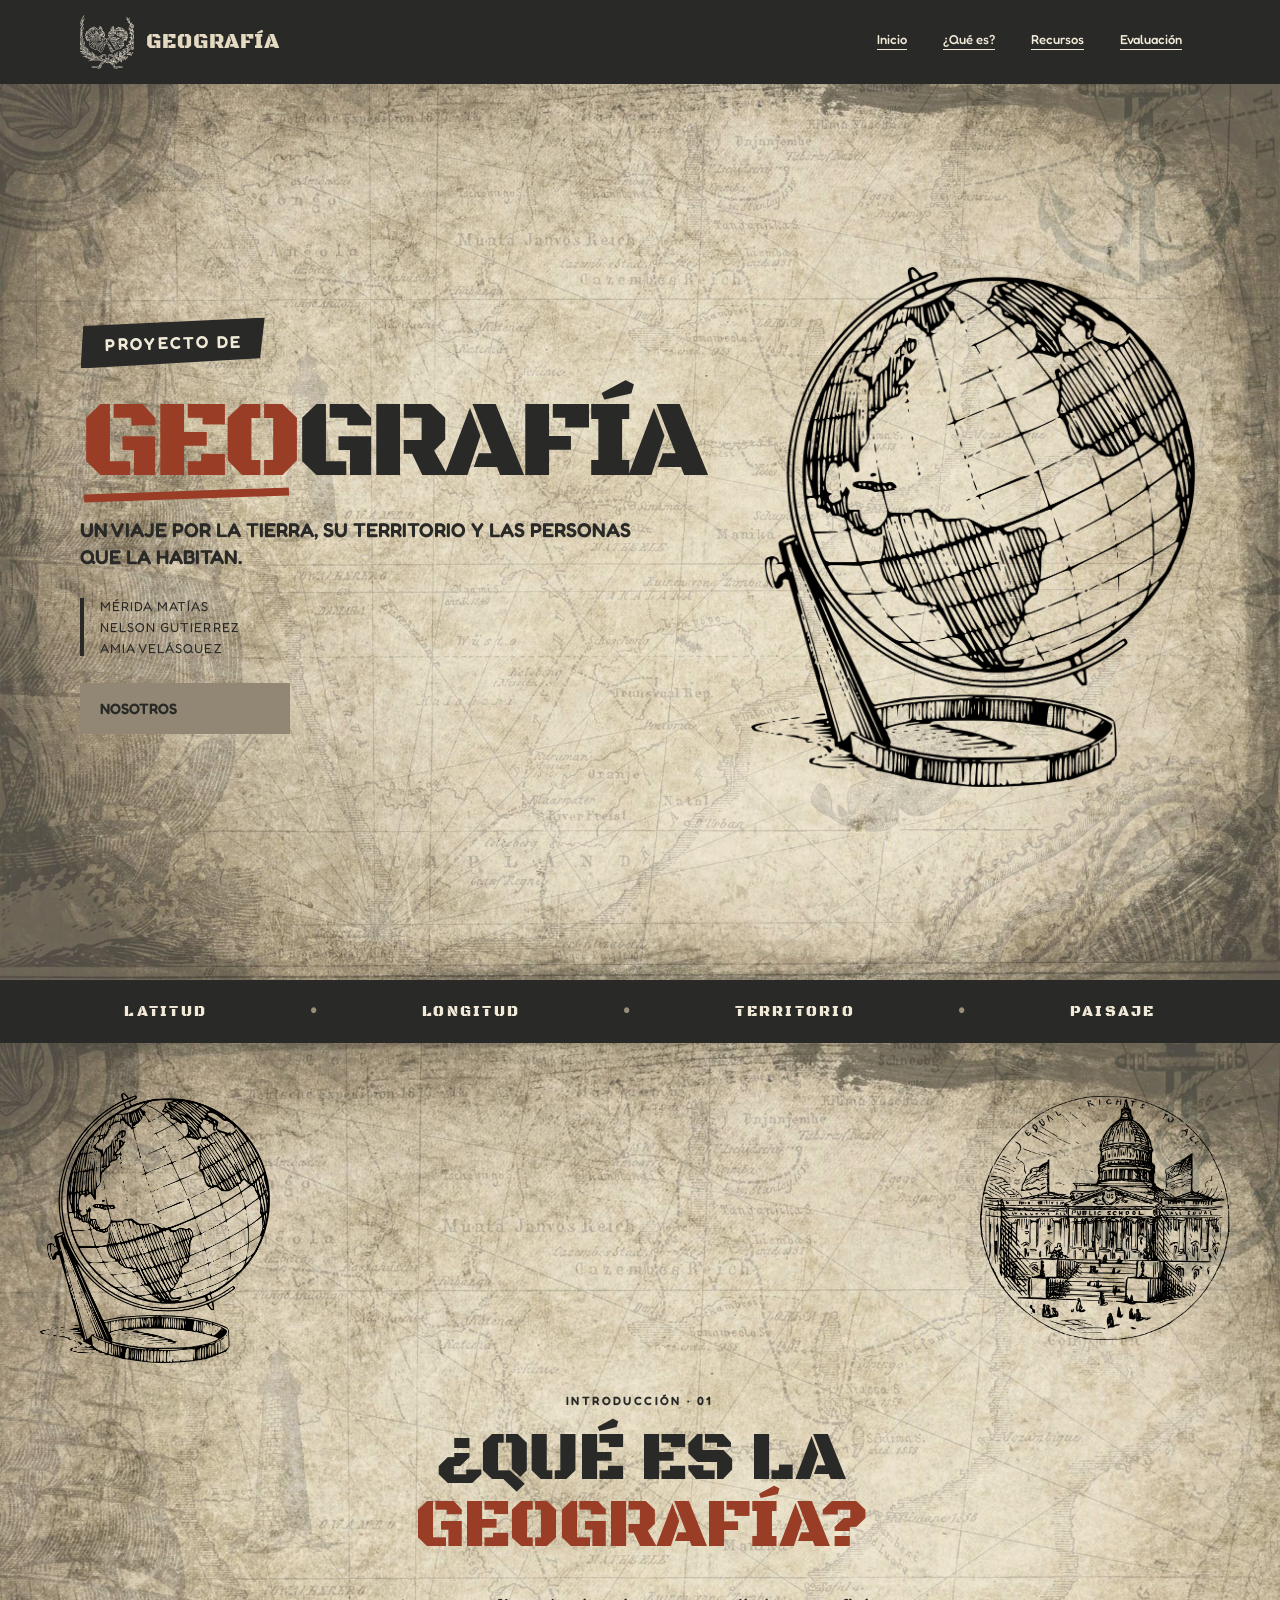
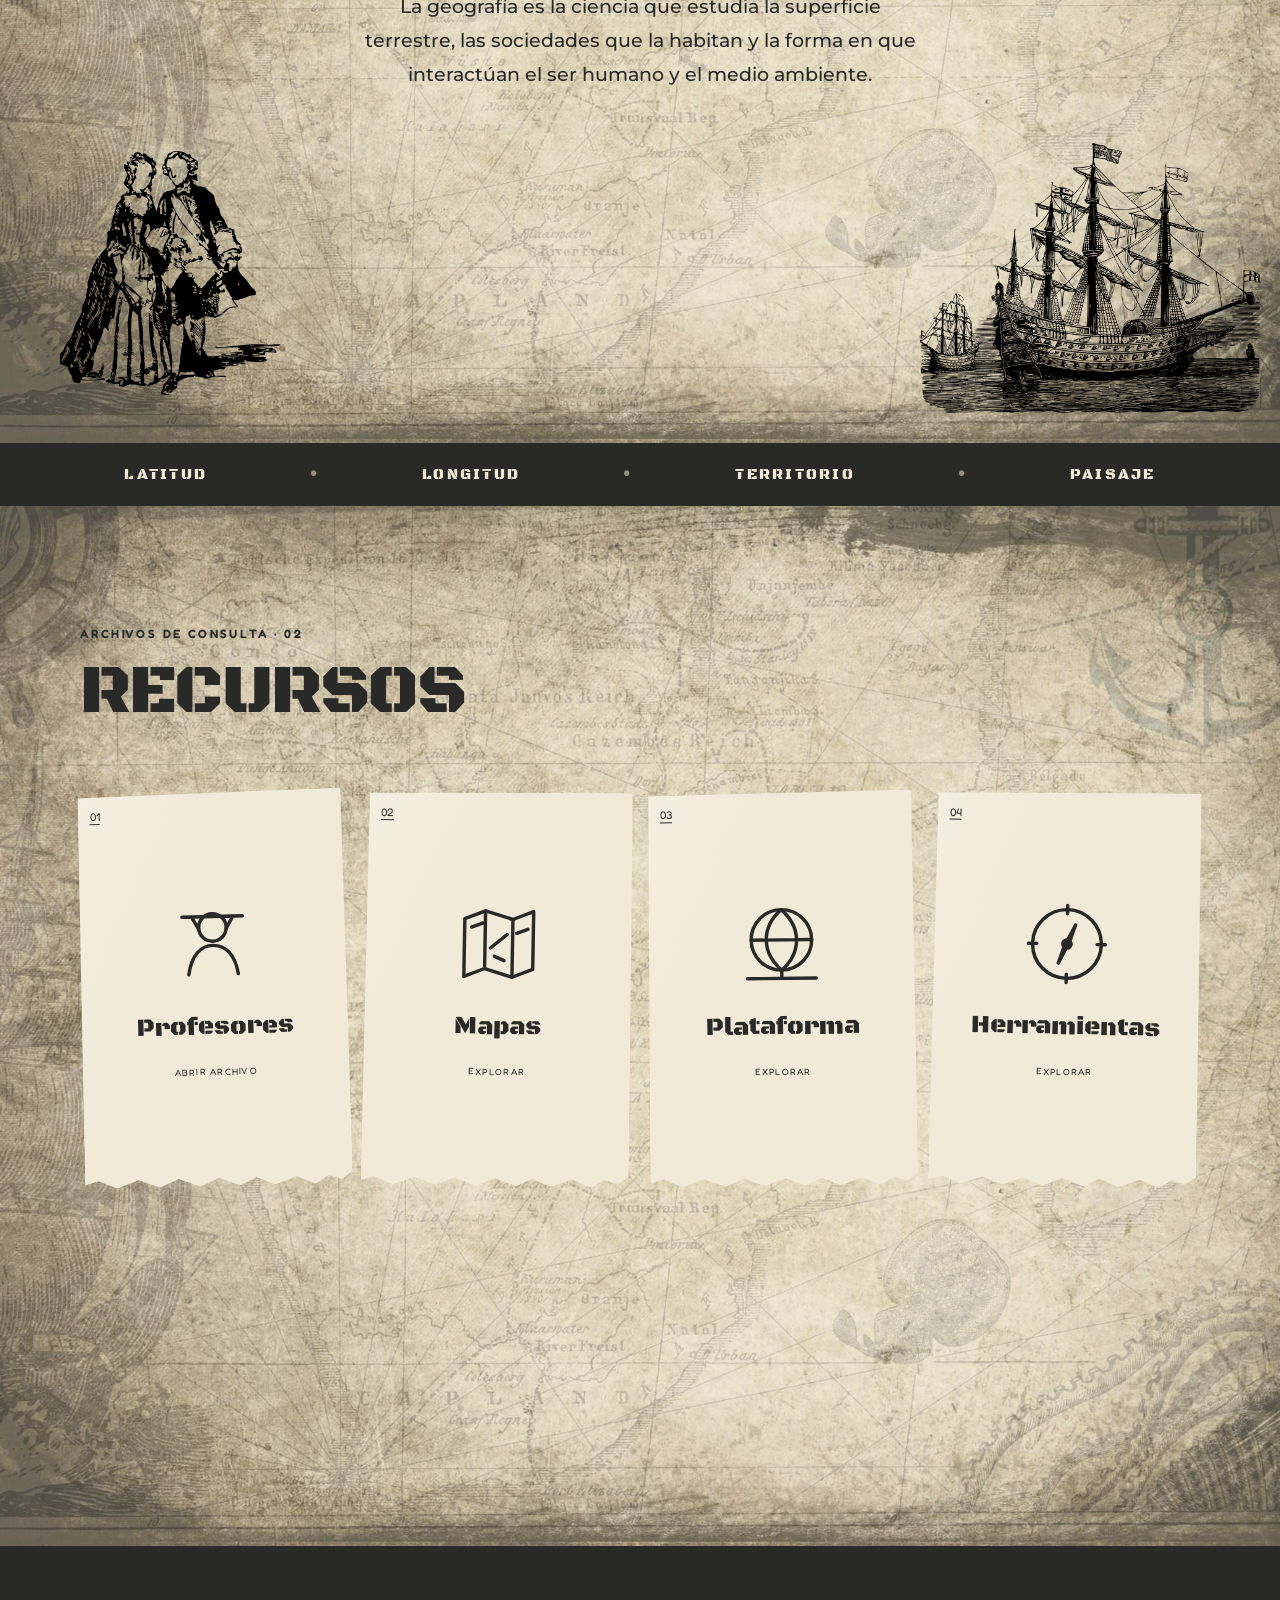
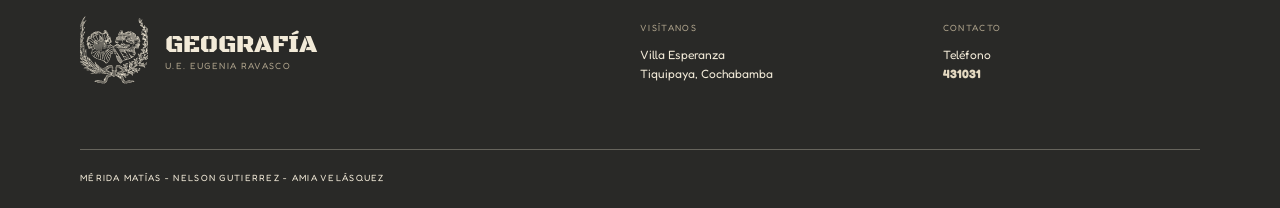
==== index.html @ c72f0881 "Primera versión de la página" ====
<!DOCTYPE html>
<html lang="es">
<head>
    <meta charset="UTF-8">
    <meta name="viewport" content="width=device-width, initial-scale=1.0">
    <title>Inicio</title>

    <link rel="preconnect" href="https://fonts.googleapis.com">
    <link rel="preconnect" href="https://fonts.gstatic.com" crossorigin>
    <link href="https://fonts.googleapis.com/css2?family=Black+Ops+One&family=Fredoka:wght@400;500;600;700&family=Montserrat:wght@400;500;600;700&display=swap" rel="stylesheet">

    <link rel="stylesheet" href="css/styles.css">

</head>
<body>

    <!-- MENU -->
    <header class="cabecera">
        <div class="logo" href="#inicio">
            <img class="logo-img" src="img/escudo.svg" alt="Escudo Eugenia Ravasco">
            <span class="logo-materia">GEOGRAFÍA</span>
        </div>

        <nav>
            <a href="#inicio">Inicio</a>
            <a href="introduccion.html">¿Qué es?</a>
            <a href="recursos.html">Recursos</a>
            <a href="test.html">Evaluación</a>
        </nav>
    </header>


    <!-- CONTENIDO-->
    <main>

        <!-- 1. Portada -->
        <section id="inicio" class="portada">

            <div class="portada-texto">
                <p class="etiqueta-cinta">PROYECTO DE</p>
                <h1><span class="acento">GEO</span>GRAFÍA</h1>

                <p class="portada-frase">UN VIAJE POR LA TIERRA, SU TERRITORIO Y LAS PERSONAS QUE LA HABITAN.</p>

                <div class="autores">
                    <span>MÉRIDA MATÍAS</span>
                    <span>NELSON GUTIERREZ</span>
                    <span>AMIA VELÁSQUEZ</span>
                </div>

                <div class="portada-accion">
                    <a class="boton-principal" href="nosotros.html">
                        Nosotros
                    </a>
                </div>
            </div>


            <div class="portada-imagen">
                <img src="img/globo-antiguo.png" alt="Ilustración de globo terráqueo antiguo">
            </div>

        </section>


        <!-- Franja oscura -->
        <div class="franja-oscura">
            <span>LATITUD</span><b>•</b>
            <span>LONGITUD</span><b>•</b>
            <span>TERRITORIO</span><b>•</b>
            <span>PAISAJE</span>
        </div>


        <!-- 2. ¿Qué es la geografía? -->
        <section id="introduccion" class="introduccion">

            <img class="dibujo dibujo-globo" src="img/globo-antiguo.png" alt="">
            <img class="dibujo dibujo-capitolio" src="img/capitolio.png" alt="">
            <img class="dibujo dibujo-pareja" src="img/pareja-epoca.png" alt="">
            <img class="dibujo dibujo-barco" src="img/barco-antiguo.png" alt="">

            <div class="introduccion-texto">
                <p class="subtitulo-seccion">INTRODUCCIÓN · 01</p>
                <h2>¿QUÉ ES LA<br><span class="acento">GEOGRAFÍA?</span></h2>
                <p>La geografía es la ciencia que estudia la superficie terrestre, las sociedades que la habitan y la forma en que interactúan el ser humano y el medio ambiente.</p>
            </div>

        </section>

        <!-- Franja oscura -->
        <div class="franja-oscura">
            <span>LATITUD</span><b>•</b>
            <span>LONGITUD</span><b>•</b>
            <span>TERRITORIO</span><b>•</b>
            <span>PAISAJE</span>
        </div>


        <!-- 3. Recursos -->
        <section id="recursos" class="recursos">

            <div class="encabezado-seccion">
                <div>
                    <p class="subtitulo-seccion">ARCHIVOS DE CONSULTA · 02</p>
                    <h2>RECURSOS</h2>
                </div>
            </div>

            <!-- Tarjetas -->
            <div class="tarjetas-recursos">

                <a class="tarjeta-recurso" href="profesores.html">
                    <span class="tarjeta-numero">01</span>
                    <img src="img/icono-profesores.svg" alt="">
                    <h3>Profesores</h3>
                    <span class="tarjeta-enlace">ABRIR ARCHIVO</span>
                </a>

                <a class="tarjeta-recurso" href="mapas.html">
                    <span class="tarjeta-numero">02</span>
                    <img src="img/icono-mapas.svg" alt="">
                    <h3>Mapas</h3>
                    <span class="tarjeta-enlace">EXPLORAR</span>
                </a>

                <a class="tarjeta-recurso" href="plataforma.html">
                    <span class="tarjeta-numero">03</span>
                    <img src="img/icono-plataforma.svg" alt="">
                    <h3>Plataforma</h3>
                    <span class="tarjeta-enlace">EXPLORAR</span>
                </a>

                <a class="tarjeta-recurso" href="herramientas.html">
                    <span class="tarjeta-numero">04</span>
                    <img src="img/icono-herramientas.svg" alt="">
                    <h3>Herramientas</h3>
                    <span class="tarjeta-enlace">EXPLORAR</span>
                </a>

            </div>

        </section>


    </main>

    <!-- ========== PIE DE PÁGINA ========== -->
    <footer class="pie">

        <div class="pie-principal">

            <!-- Logo -->
            <div class="pie-logo">
                <img class="logo-img" src="img/escudo.svg" alt="Escudo Eugenia Ravasco">
                <div>
                    <b>GEOGRAFÍA</b>
                    <span>U.E. EUGENIA RAVASCO</span>
                </div>
            </div>

            <!-- Dirección -->
            <div class="pie-dato">
                <span>VISÍTANOS</span>
                <p>Villa Esperanza<br>Tiquipaya, Cochabamba</p>
            </div>

            <!-- Contacto -->
            <div class="pie-dato">
                <span>CONTACTO</span>
                <p>Teléfono<br><a href="tel:431031"><b>431031</b></a></p>
            </div>

        </div>

        <!-- Línea final -->
        <div class="pie-final">
            <p>MÉRIDA MATÍAS - NELSON GUTIERREZ - AMIA VELÁSQUEZ</p>
        </div>

    </footer>
</body>
</html>
---- css/styles.css ----
* {
    margin: 0;
    padding: 0;
}

body {
    background-color: #e4d9c1;
    color: #292927;
    font-family: 'Montserrat', sans-serif;
}

img {
    display: block;
    max-width: 100%;
}

a {
    color: #e4d9c1;
}

/* 3. CABECERA Y MENÚ */
.cabecera {
    position: sticky;             /* se queda pegada arriba al bajar */
    top: 0;
    z-index: 100;
    display: grid;               /*aca usamos grid*/
    grid-template-columns: 1fr; /*1 columna*/
    gap: 4px;
    padding: 10px 16px 0px;   /*arriba, izq, derecha, abajo*/
    background-color: #292927;
}

.logo {
    display: grid;
    grid-template-columns: auto auto;   /*Dos columnas (una para el escudo y otra para el texto), cada una del ancho de su contenido*/
    justify-content: start;    /*los pega a la izquierda*/
    align-items: center;      /*centra verticalmente*/
    gap: 12px;  /*separación entre escudo y texto.*/
    text-decoration: none; /*quita el disenio de los enlaces*/
    color:  #e4d9c1;
}

.logo-img {
    width: 46px;
    height: 46px;
    object-fit: contain; /*(contain, cover y fill)se usa para imgs o videos ajusta el tamanio a las medidas que le dijimos sin pasarse del limite o para que no se deforme*/
}

.logo-materia {
    font-family: 'Black Ops One', Impact, sans-serif;
    font-size: 18px;
    letter-spacing: 0.03em; /*1 em -> 18 px*/
}

/* Menú en celular: 3 enlaces por fila, sin cortar las palabras */
.cabecera nav {
    display: grid;
    grid-template-columns: repeat(3, auto);
    justify-content: start;
    padding-bottom: 6px;
    white-space: nowrap;          /* "Temas Importantes" no se parte en dos líneas */
}

.cabecera nav a {
    position: relative;
    padding: 8px 11px;
    color: #f2ead8;
    font-family: 'Fredoka', sans-serif;
    font-size: 13px;
    font-weight: 500;
    text-decoration: underline;
    text-underline-offset: 5px;
}

.cabecera nav a:hover {
    color: #c9b997;
}


/* 4. PORTADA*/
.portada,.introduccion,.recursos {
    background-color: #e4d9c1;
    background-image:
        linear-gradient(rgba(228, 217, 193, 0.3), rgba(228, 217, 193, 0.3)),
        url('../img/fondo-mapa.jpg');
    background-size: cover;       /* el mapa cubre toda la sección */
    background-position: center;
    background-repeat: no-repeat;
}

.portada {
    position: relative;
    display: grid;
    grid-template-columns: 1fr;
    gap: 40px;
    padding: 50px 24px 80px;
}

.portada-texto,
.portada-imagen {
    position: relative;
    z-index: 1;
}

/* Cinta negra "PROYECTO DE" con bordes irregulares */
.etiqueta-cinta {
    display: inline-block;
    padding: 12px 25px 13px;
    background-color: #292927;
    color: #f2ead8;
    font-family: 'Fredoka', sans-serif;
    font-size: 13px;
    font-weight: 600;
    letter-spacing: 0.14em;
    clip-path: polygon(2% 8%, 99% 0, 96% 88%, 0 100%);  /* recorta como cinta rasgada */
    transform: rotate(-1.5deg);
}

.portada h1 {
    margin: 30px 0 25px;
    font-family: 'Black Ops One', Impact, sans-serif;
    font-size: 58px;
    font-weight: 400;
    letter-spacing: -0.055em;
    line-height: 0.87;
}

.acento {
    position: relative;
    color: #9a3d27;
}

/* Raya roja debajo de "GEO" */
.portada h1 .acento::after {
    content: '';
    position: absolute;
    bottom: 0.12em;
    left: 4px;
    width: 95%;
    height: 8px;
    background-color: #9a3d27;
    transform: rotate(-2deg);
}

.portada-frase {
    max-width: 560px;
    font-family: 'Fredoka', sans-serif;
    font-size: 16px;
    font-weight: 600;
    line-height: 1.35;
}

.autores {
    display: grid;
    gap: 5px;
    margin: 27px 0;
    padding-left: 16px;
    border-left: 4px solid #292927;
    font-family: 'Fredoka', sans-serif;
    font-size: 13px;
    letter-spacing: 0.08em;
}

.portada-accion {
    display: grid;
    justify-items: start;
    gap: 16px;
}

/* Botón principal*/
.boton-principal {
    display: inline-grid;
    grid-auto-flow: column;
    justify-content: space-between;
    align-items: center;
    gap: 30px;
    min-width: 170px;
    padding: 16px 20px;
    background-color: #918774;
    color: #292927;
    font-family: 'Fredoka', sans-serif;
    font-size: 15px;
    font-weight: 600;
    text-decoration: none;
    text-transform: uppercase;
    transition: background-color 0.2s, transform 0.2s;
}

.boton-principal span {
    font-size: 22px;
}

.boton-principal:hover {
    background-color: #a99d86;
    transform: translateY(-2px);
}

.boton-principal:active {
    transform: translateY(1px);   /* se "hunde" al hacer clic */
}

.portada-imagen {
    display: grid;
    justify-items: center;
}

.portada-imagen img {
    width: 100%;
    max-width: 380px;
    height: 420px;
    object-fit: contain;          /* la imagen entra completa, sin deformarse */
}

/*INTRODUCCIÓN*/
.introduccion {
    position: relative;           /* los dibujos se ubican respecto a la sección */
    padding: 190px 24px 210px;    /* espacio arriba y abajo para los dibujos */
    overflow: hidden;             /* lo que se salga de la sección no se ve */
    text-align: center;
}

.introduccion-texto {
    position: relative;
    z-index: 1;                   /* el texto queda encima de los dibujos */
    max-width: 640px;
    margin: 0 auto;
}

/* Dibujos decorativos */
.dibujo {
    position: absolute;
    object-fit: contain;
}

.dibujo-globo {
    top: 20px;
    left: 8px;
    width: 130px;
    height: 150px;
}

.dibujo-capitolio {
    top: 25px;
    right: 8px;
    width: 140px;
    height: 140px;
}

.dibujo-pareja {
    bottom: 15px;
    left: 8px;
    width: 140px;
    height: 170px;
}

.dibujo-barco {
    bottom: 20px;
    right: 0;
    width: 190px;
    height: 160px;
}

/* Subtítulo pequeño sobre cada título de sección */
.subtitulo-seccion {
    margin-bottom: 18px;
    font-family: 'Fredoka', sans-serif;
    font-size: 12px;
    font-weight: 600;
    letter-spacing: 0.2em;
}

/* Títulos grandes de sección */
.introduccion h2,
.encabezado-seccion h2 {
    font-family: 'Black Ops One', Impact, sans-serif;
    font-size: 45px;
    font-weight: 400;
    letter-spacing: -0.025em;
    line-height: 0.95;
}

/* Párrafo de la definición: centrado y en minúsculas */
.introduccion-texto p:last-child {
    max-width: 560px;
    margin: 30px auto 0;
    font-size: 15px;
    font-weight: 500;
    line-height: 1.8;
}


/* FRANJA OSCURA DE LATITUD Y LONGITUD*/
.franja-oscura {
    display: grid;
    grid-auto-flow: column;
    justify-content: space-between;
    gap: 8px;
    padding: 20px 16px;
    overflow: hidden;
    background-color: #292927;
    color: #f2ead8;
    font-family: 'Black Ops One', Impact, sans-serif;
    font-size: 9px;
    letter-spacing: 0.08em;
    white-space: nowrap;
}

.franja-oscura b {
    color: #978d78;
}


/* RECURSOS*/
.recursos {
    position: relative;
    padding: 85px 24px 90px;
}

/* Encabezado: título a la izquierda y nota a la derecha */
.encabezado-seccion {
    display: grid;
    gap: 20px;
    margin-bottom: 45px;
}

.tarjetas-recursos {
    position: relative;
    z-index: 1;
    display: grid;
    grid-template-columns: repeat(2, 1fr);   /* celular: dos columnas */
    gap: 16px;
}

/* Cada tarjeta es un papel con el borde de abajo rasgado */
.tarjeta-recurso {
    position: relative;
    display: grid;
    justify-items: center;
    align-content: center;
    height: 210px;
    padding: 30px 10px 20px;
    background:
        linear-gradient(115deg, rgba(255, 255, 255, 0.25), transparent 30%),
        #f2ead8;
    box-shadow: 8px 12px 24px rgba(62, 52, 35, 0.14);
    clip-path: polygon(1% 1%, 99% 0, 100% 97%, 96% 99%, 91% 98%, 86% 100%, 79% 98%, 71% 100%, 64% 98%, 58% 100%, 50% 98%, 43% 100%, 35% 98%, 28% 100%, 20% 98%, 12% 100%, 5% 98%, 0 99%);
    color: #292927;
    text-decoration: none;
    transition: transform 0.25s, box-shadow 0.25s;
}

/* Cada tarjeta un poco girada, como papeles sobre la mesa */
.tarjeta-recurso:nth-child(1) { transform: rotate(-1.5deg); }
.tarjeta-recurso:nth-child(2) { transform: rotate(1deg); }
.tarjeta-recurso:nth-child(3) { transform: rotate(-0.7deg); }
.tarjeta-recurso:nth-child(4) { transform: rotate(1.2deg); }

/* Al pasar el mouse: se endereza y se levanta */
.tarjeta-recurso:hover {
    box-shadow: 12px 18px 35px rgba(62, 52, 35, 0.2);
    transform: rotate(0) translateY(-8px);
}

.tarjeta-recurso img {
    width: 52px;
    height: 52px;
}

.tarjeta-numero {
    position: absolute;
    top: 16px;
    left: 14px;
    border-bottom: 1px solid #292927;
    font-family: 'Fredoka', sans-serif;
    font-size: 11px;
}

.tarjeta-recurso h3 {
    margin-top: 16px;
    font-family: 'Black Ops One', Impact, sans-serif;
    font-size: 17px;
    font-weight: 400;
}

.tarjeta-enlace {
    margin-top: 16px;
    font-family: 'Fredoka', sans-serif;
    font-size: 9px;
    letter-spacing: 0.14em;
}




/*PIE DE PÁGINA*/
.pie {
    padding: 55px 24px 25px;
    background-color: #292927;
    color: #f2ead8;
}

.pie-principal {
    display: grid;
    grid-template-columns: 1fr;
    gap: 40px;
    max-width: 1280px;
    margin: 0 auto 55px;
}

.pie-logo {
    display: grid;
    grid-template-columns: auto 1fr;
    align-items: center;
    gap: 17px;
}

.pie-logo .logo-img {
    width: 68px;
    height: 68px;
}

.pie-logo div {
    display: grid;
}

.pie-logo b {
    font-family: 'Black Ops One', Impact, sans-serif;
    font-size: 25px;
    font-weight: 400;
}

/* Etiquetas pequeñas EUGENIA RAVASCO, VISÍTANOS, CONTACTO */
.pie-logo span,
.pie-dato > span {
    color: #aca18a;
    font-family: 'Fredoka', sans-serif;
    font-size: 9px;
    letter-spacing: 0.15em;
}

.pie-dato address,
.pie-dato p {
    margin-top: 10px;
    font-family: 'Fredoka', sans-serif;
    font-size: 12px;
    font-style: normal;        
    line-height: 1.6;
}

.pie-dato a {
    text-decoration: none;
}

.pie-dato a:hover {
    text-decoration: underline;
}

.pie-final {
    display: grid;
    gap: 12px;
    max-width: 1280px;
    margin: 0 auto;
    padding-top: 22px;
    border-top: 1px solid rgba(242, 234, 216, 0.3);
    font-family: 'Fredoka', sans-serif;
    letter-spacing: 0.08em;
}

.pie-final p {
    font-size: 9px;
}

/*RESPONSIVE DESIGN*/
/* TABLET (pantallas desde 768px)*/
@media (min-width: 768px) {

    .portada h1 {
        font-size: 92px;
    }

    .portada-frase {
        font-size: 18px;
    }

    .introduccion h2,
    .encabezado-seccion h2 {
        font-size: 52px;
    }

    .introduccion-texto p:last-child {
        font-size: 17px;
    }

    .tarjeta-recurso {
        height: 285px;
        padding: 30px 24px;
    }

    .tarjeta-recurso img {
        width: 70px;
        height: 70px;
    }

    .tarjeta-recurso h3 {
        margin-top: 23px;
        font-size: 25px;
    }

    .tarjeta-enlace {
        margin-top: 24px;
    }

    /* Menú y franja en una sola fila */
    .cabecera nav {
        grid-template-columns: none;
        grid-auto-flow: column;
    }

    .franja-oscura {
        justify-content: space-around;
        padding: 22px 6vw;
        font-size: 12px;
        letter-spacing: 0.15em;
    }

    /* Pie en tres columnas: logo | dirección | contacto */
    .pie-principal {
        grid-template-columns: 2fr 1fr 1fr;
    }
}


/* LAPTOP (pantallas desde 1024px)*/
@media (min-width: 1024px) {

    html {
        scroll-padding-top: 84px;
    }

    /* Cabecera en una sola fila: logo a la izquierda, menú a la derecha */
    .cabecera {
        grid-template-columns: auto 1fr;
        align-items: center;
        height: 84px;
        padding: 0 80px;
    }

    .logo-img {
        width: 54px;
        height: 54px;
    }

    .logo-materia {
        font-size: 21px;
    }

    .cabecera nav {
        justify-self: end;
        overflow-x: visible;
    }

    .cabecera nav a {
        padding: 8px 18px;
        font-size: 13px;
    }

    /* Portada en dos columnas: texto 7 partes, globo 5 partes */
    .portada {
        grid-template-columns: 7fr 5fr;
        align-items: center;
        gap: 30px;
        min-height: 786px;
        padding: 50px 80px 60px;
    }

    .portada h1 {
        font-size: clamp(78px, 8.6vw, 132px);
    }

    .portada-frase {
        font-size: 20px;
    }

    .etiqueta-cinta {
        font-size: 17px;
    }

    .portada-accion {
        grid-auto-flow: column;
        justify-content: start;
        align-items: center;
        gap: 22px;
    }

    .portada-imagen img {
        max-width: 500px;
        height: 520px;
    }

    /* Introducción: texto al centro, dibujos a los costados */
    .introduccion {
        display: grid;
        align-content: center;
        min-height: 760px;
        padding: 120px 80px;
    }

    .dibujo-globo {
        top: 50px;
        left: 40px;
        width: 230px;
        height: 270px;
    }

    .dibujo-capitolio {
        top: 50px;
        right: 50px;
        width: 250px;
        height: 250px;
    }

    .dibujo-pareja {
        bottom: 40px;
        left: 60px;
        width: 220px;
        height: 260px;
    }

    .dibujo-barco {
        bottom: 30px;
        right: 20px;
        width: 340px;
        height: 270px;
    }

    .introduccion h2,
    .encabezado-seccion h2 {
        font-size: clamp(55px, 5.5vw, 82px);
    }

    .introduccion-texto p:last-child {
        font-size: 19px;
    }

    .franja-oscura {
        font-size: 15px;
    }

    .recursos {
        min-height: 780px;
        padding: 120px 80px 140px;
    }

    .encabezado-seccion {
        grid-template-columns: 1fr auto;
        align-items: end;
        margin-bottom: 65px;
    }

    .tarjetas-recursos {
        grid-template-columns: repeat(4, 1fr);   /* cuatro columnas */
    }

    .tarjeta-recurso {
        height: 335px;
    }

    .tarjeta-recurso img {
        width: 88px;
        height: 88px;
    }

    .pie {
        padding: 70px 80px 25px;
    }

    .pie-principal {
        gap: 45px;
        margin-bottom: 65px;
    }
}
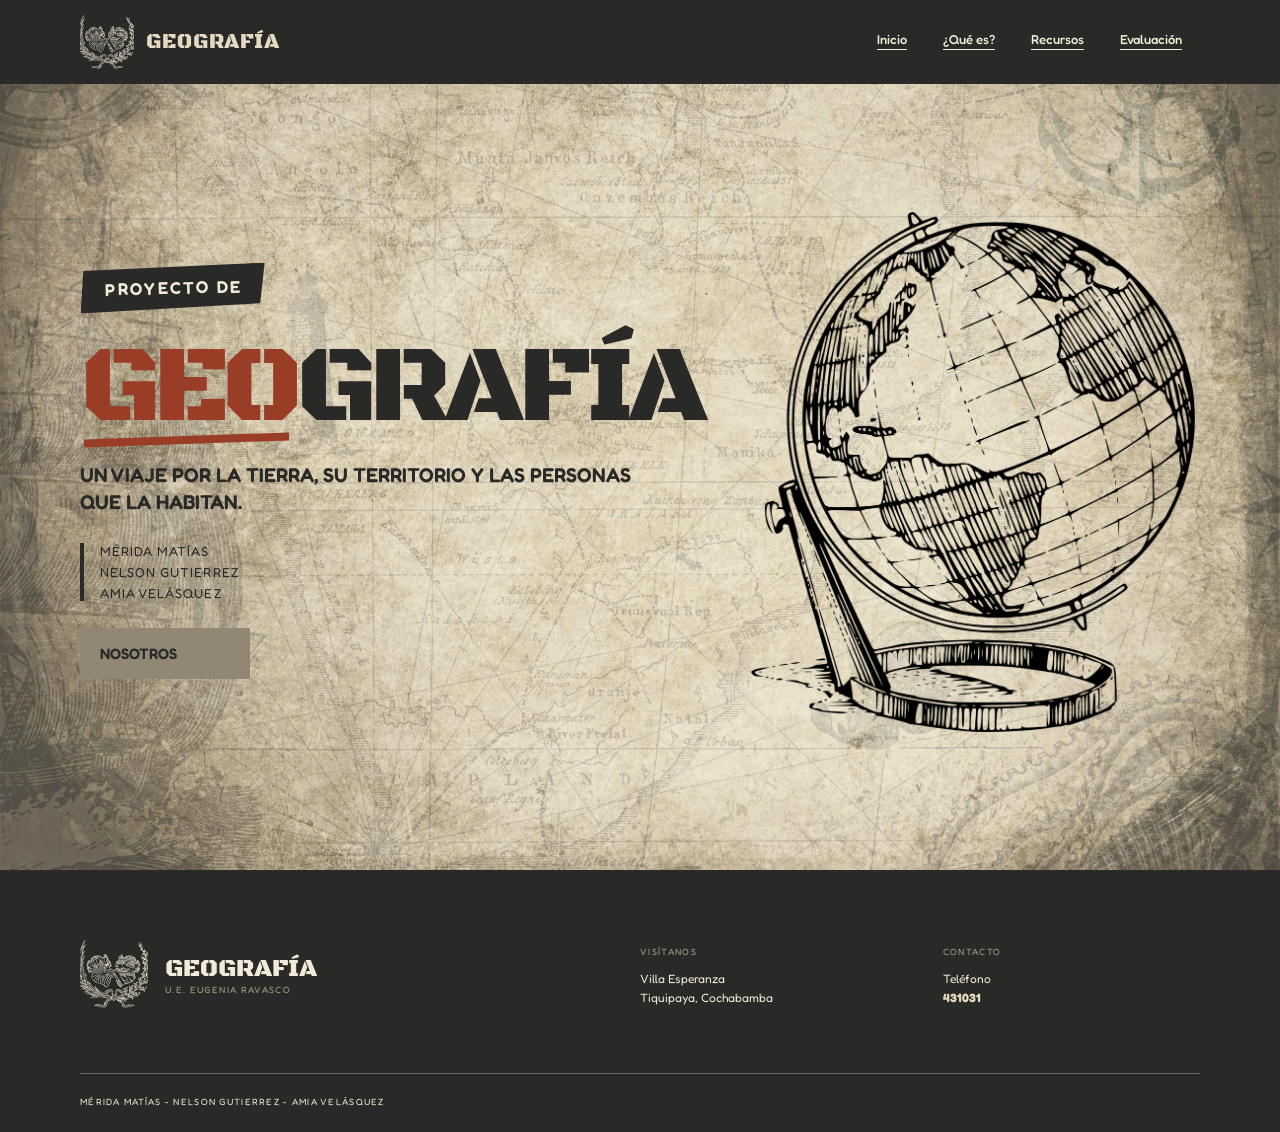
==== commit 342e8878: "menu funcional, paginas semi-listas" ====
--- a/index.html
+++ b/index.html
@@ -29,11 +29,9 @@
         </nav>
     </header>
 
-
-    <!-- CONTENIDO-->
     <main>
 
-        <!-- 1. Portada -->
+        <!-- Portada -->
         <section id="inicio" class="portada">
 
             <div class="portada-texto">
@@ -61,88 +59,6 @@
             </div>
 
         </section>
-
-
-        <!-- Franja oscura -->
-        <div class="franja-oscura">
-            <span>LATITUD</span><b>•</b>
-            <span>LONGITUD</span><b>•</b>
-            <span>TERRITORIO</span><b>•</b>
-            <span>PAISAJE</span>
-        </div>
-
-
-        <!-- 2. ¿Qué es la geografía? -->
-        <section id="introduccion" class="introduccion">
-
-            <img class="dibujo dibujo-globo" src="img/globo-antiguo.png" alt="">
-            <img class="dibujo dibujo-capitolio" src="img/capitolio.png" alt="">
-            <img class="dibujo dibujo-pareja" src="img/pareja-epoca.png" alt="">
-            <img class="dibujo dibujo-barco" src="img/barco-antiguo.png" alt="">
-
-            <div class="introduccion-texto">
-                <p class="subtitulo-seccion">INTRODUCCIÓN · 01</p>
-                <h2>¿QUÉ ES LA<br><span class="acento">GEOGRAFÍA?</span></h2>
-                <p>La geografía es la ciencia que estudia la superficie terrestre, las sociedades que la habitan y la forma en que interactúan el ser humano y el medio ambiente.</p>
-            </div>
-
-        </section>
-
-        <!-- Franja oscura -->
-        <div class="franja-oscura">
-            <span>LATITUD</span><b>•</b>
-            <span>LONGITUD</span><b>•</b>
-            <span>TERRITORIO</span><b>•</b>
-            <span>PAISAJE</span>
-        </div>
-
-
-        <!-- 3. Recursos -->
-        <section id="recursos" class="recursos">
-
-            <div class="encabezado-seccion">
-                <div>
-                    <p class="subtitulo-seccion">ARCHIVOS DE CONSULTA · 02</p>
-                    <h2>RECURSOS</h2>
-                </div>
-            </div>
-
-            <!-- Tarjetas -->
-            <div class="tarjetas-recursos">
-
-                <a class="tarjeta-recurso" href="profesores.html">
-                    <span class="tarjeta-numero">01</span>
-                    <img src="img/icono-profesores.svg" alt="">
-                    <h3>Profesores</h3>
-                    <span class="tarjeta-enlace">ABRIR ARCHIVO</span>
-                </a>
-
-                <a class="tarjeta-recurso" href="mapas.html">
-                    <span class="tarjeta-numero">02</span>
-                    <img src="img/icono-mapas.svg" alt="">
-                    <h3>Mapas</h3>
-                    <span class="tarjeta-enlace">EXPLORAR</span>
-                </a>
-
-                <a class="tarjeta-recurso" href="plataforma.html">
-                    <span class="tarjeta-numero">03</span>
-                    <img src="img/icono-plataforma.svg" alt="">
-                    <h3>Plataforma</h3>
-                    <span class="tarjeta-enlace">EXPLORAR</span>
-                </a>
-
-                <a class="tarjeta-recurso" href="herramientas.html">
-                    <span class="tarjeta-numero">04</span>
-                    <img src="img/icono-herramientas.svg" alt="">
-                    <h3>Herramientas</h3>
-                    <span class="tarjeta-enlace">EXPLORAR</span>
-                </a>
-
-            </div>
-
-        </section>
-
-
     </main>
 
     <!-- ========== PIE DE PÁGINA ========== -->
--- a/css/styles.css
+++ b/css/styles.css
@@ -1,3 +1,4 @@
+/* ===== 1. ESTILOS GENERALES ===== */
 * {
     margin: 0;
     padding: 0;
@@ -5,6 +6,12 @@
 
 body {
     background-color: #e4d9c1;
+    background-image:
+        linear-gradient(rgba(228, 217, 193, 0.3), rgba(228, 217, 193, 0.3)),
+        url('../img/fondo-mapa.jpg');
+    background-size: cover;
+    background-position: center;
+    background-attachment: fixed;   /* el mapa se queda quieto al bajar */
     color: #292927;
     font-family: 'Montserrat', sans-serif;
 }
@@ -18,41 +25,42 @@
     color: #e4d9c1;
 }
 
-/* 3. CABECERA Y MENÚ */
+
+/* ===== 2. CABECERA Y MENÚ ===== */
 .cabecera {
     position: sticky;             /* se queda pegada arriba al bajar */
     top: 0;
-    z-index: 100;
-    display: grid;               /*aca usamos grid*/
-    grid-template-columns: 1fr; /*1 columna*/
-    gap: 4px;
-    padding: 10px 16px 0px;   /*arriba, izq, derecha, abajo*/
+    z-index: 100;                 /* queda por encima del contenido */
+    display: grid;
+    grid-template-columns: 1fr;   /* 1 columna: logo arriba, menú abajo */
+    gap: 4px;                     /* separación entre logo y menú */
+    padding: 10px 16px 0;         /* arriba, costados, abajo */
     background-color: #292927;
 }
 
 .logo {
     display: grid;
-    grid-template-columns: auto auto;   /*Dos columnas (una para el escudo y otra para el texto), cada una del ancho de su contenido*/
-    justify-content: start;    /*los pega a la izquierda*/
-    align-items: center;      /*centra verticalmente*/
-    gap: 12px;  /*separación entre escudo y texto.*/
-    text-decoration: none; /*quita el disenio de los enlaces*/
-    color:  #e4d9c1;
+    grid-template-columns: auto auto;   /* dos columnas: escudo y texto */
+    justify-content: start;             /* los pega a la izquierda */
+    align-items: center;                /* centra verticalmente */
+    gap: 12px;                          /* separación entre escudo y texto */
+    text-decoration: none;              /* quita el subrayado del enlace */
+    color: #e4d9c1;
 }
 
 .logo-img {
     width: 46px;
     height: 46px;
-    object-fit: contain; /*(contain, cover y fill)se usa para imgs o videos ajusta el tamanio a las medidas que le dijimos sin pasarse del limite o para que no se deforme*/
+    object-fit: contain;          /* la imagen entra completa sin deformarse */
 }
 
 .logo-materia {
     font-family: 'Black Ops One', Impact, sans-serif;
     font-size: 18px;
-    letter-spacing: 0.03em; /*1 em -> 18 px*/
-}
-
-/* Menú en celular: 3 enlaces por fila, sin cortar las palabras */
+    letter-spacing: 0.03em;       /* 1em = 18px */
+}
+
+/* Menú en celular: 3 enlaces por fila */
 .cabecera nav {
     display: grid;
     grid-template-columns: repeat(3, auto);
@@ -77,17 +85,7 @@
 }
 
 
-/* 4. PORTADA*/
-.portada,.introduccion,.recursos {
-    background-color: #e4d9c1;
-    background-image:
-        linear-gradient(rgba(228, 217, 193, 0.3), rgba(228, 217, 193, 0.3)),
-        url('../img/fondo-mapa.jpg');
-    background-size: cover;       /* el mapa cubre toda la sección */
-    background-position: center;
-    background-repeat: no-repeat;
-}
-
+/* ===== 3. PORTADA ===== */
 .portada {
     position: relative;
     display: grid;
@@ -125,6 +123,7 @@
     line-height: 0.87;
 }
 
+/* Palabras en rojo: "GEO" en la portada y "GEOGRAFÍA?" en la introducción */
 .acento {
     position: relative;
     color: #9a3d27;
@@ -167,14 +166,14 @@
     gap: 16px;
 }
 
-/* Botón principal*/
+/* Botón "Nosotros" */
 .boton-principal {
     display: inline-grid;
     grid-auto-flow: column;
     justify-content: space-between;
     align-items: center;
     gap: 30px;
-    min-width: 170px;
+    min-width: 130px;             /* 170 - 20 - 20, porque ya no usamos box-sizing */
     padding: 16px 20px;
     background-color: #918774;
     color: #292927;
@@ -186,13 +185,9 @@
     transition: background-color 0.2s, transform 0.2s;
 }
 
-.boton-principal span {
-    font-size: 22px;
-}
-
 .boton-principal:hover {
     background-color: #a99d86;
-    transform: translateY(-2px);
+    transform: translateY(-2px);  /* sube un poco */
 }
 
 .boton-principal:active {
@@ -211,7 +206,8 @@
     object-fit: contain;          /* la imagen entra completa, sin deformarse */
 }
 
-/*INTRODUCCIÓN*/
+
+/* ===== 4. INTRODUCCIÓN ===== */
 .introduccion {
     position: relative;           /* los dibujos se ubican respecto a la sección */
     padding: 190px 24px 210px;    /* espacio arriba y abajo para los dibujos */
@@ -226,41 +222,7 @@
     margin: 0 auto;
 }
 
-/* Dibujos decorativos */
-.dibujo {
-    position: absolute;
-    object-fit: contain;
-}
-
-.dibujo-globo {
-    top: 20px;
-    left: 8px;
-    width: 130px;
-    height: 150px;
-}
-
-.dibujo-capitolio {
-    top: 25px;
-    right: 8px;
-    width: 140px;
-    height: 140px;
-}
-
-.dibujo-pareja {
-    bottom: 15px;
-    left: 8px;
-    width: 140px;
-    height: 170px;
-}
-
-.dibujo-barco {
-    bottom: 20px;
-    right: 0;
-    width: 190px;
-    height: 160px;
-}
-
-/* Subtítulo pequeño sobre cada título de sección */
+/* Subtítulo pequeño "INTRODUCCIÓN · 01" */
 .subtitulo-seccion {
     margin-bottom: 18px;
     font-family: 'Fredoka', sans-serif;
@@ -269,9 +231,8 @@
     letter-spacing: 0.2em;
 }
 
-/* Títulos grandes de sección */
-.introduccion h2,
-.encabezado-seccion h2 {
+/* Título grande */
+.introduccion h2 {
     font-family: 'Black Ops One', Impact, sans-serif;
     font-size: 45px;
     font-weight: 400;
@@ -279,7 +240,7 @@
     line-height: 0.95;
 }
 
-/* Párrafo de la definición: centrado y en minúsculas */
+/* Párrafo de la definición */
 .introduccion-texto p:last-child {
     max-width: 560px;
     margin: 30px auto 0;
@@ -288,111 +249,42 @@
     line-height: 1.8;
 }
 
-
-/* FRANJA OSCURA DE LATITUD Y LONGITUD*/
-.franja-oscura {
-    display: grid;
-    grid-auto-flow: column;
-    justify-content: space-between;
-    gap: 8px;
-    padding: 20px 16px;
-    overflow: hidden;
-    background-color: #292927;
-    color: #f2ead8;
-    font-family: 'Black Ops One', Impact, sans-serif;
-    font-size: 9px;
-    letter-spacing: 0.08em;
-    white-space: nowrap;
-}
-
-.franja-oscura b {
-    color: #978d78;
-}
-
-
-/* RECURSOS*/
-.recursos {
-    position: relative;
-    padding: 85px 24px 90px;
-}
-
-/* Encabezado: título a la izquierda y nota a la derecha */
-.encabezado-seccion {
-    display: grid;
-    gap: 20px;
-    margin-bottom: 45px;
-}
-
-.tarjetas-recursos {
-    position: relative;
-    z-index: 1;
-    display: grid;
-    grid-template-columns: repeat(2, 1fr);   /* celular: dos columnas */
-    gap: 16px;
-}
-
-/* Cada tarjeta es un papel con el borde de abajo rasgado */
-.tarjeta-recurso {
-    position: relative;
-    display: grid;
-    justify-items: center;
-    align-content: center;
-    height: 210px;
-    padding: 30px 10px 20px;
-    background:
-        linear-gradient(115deg, rgba(255, 255, 255, 0.25), transparent 30%),
-        #f2ead8;
-    box-shadow: 8px 12px 24px rgba(62, 52, 35, 0.14);
-    clip-path: polygon(1% 1%, 99% 0, 100% 97%, 96% 99%, 91% 98%, 86% 100%, 79% 98%, 71% 100%, 64% 98%, 58% 100%, 50% 98%, 43% 100%, 35% 98%, 28% 100%, 20% 98%, 12% 100%, 5% 98%, 0 99%);
-    color: #292927;
-    text-decoration: none;
-    transition: transform 0.25s, box-shadow 0.25s;
-}
-
-/* Cada tarjeta un poco girada, como papeles sobre la mesa */
-.tarjeta-recurso:nth-child(1) { transform: rotate(-1.5deg); }
-.tarjeta-recurso:nth-child(2) { transform: rotate(1deg); }
-.tarjeta-recurso:nth-child(3) { transform: rotate(-0.7deg); }
-.tarjeta-recurso:nth-child(4) { transform: rotate(1.2deg); }
-
-/* Al pasar el mouse: se endereza y se levanta */
-.tarjeta-recurso:hover {
-    box-shadow: 12px 18px 35px rgba(62, 52, 35, 0.2);
-    transform: rotate(0) translateY(-8px);
-}
-
-.tarjeta-recurso img {
-    width: 52px;
-    height: 52px;
-}
-
-.tarjeta-numero {
+/* Dibujos decorativos en las esquinas */
+.dibujo {
     position: absolute;
-    top: 16px;
-    left: 14px;
-    border-bottom: 1px solid #292927;
-    font-family: 'Fredoka', sans-serif;
-    font-size: 11px;
-}
-
-.tarjeta-recurso h3 {
-    margin-top: 16px;
-    font-family: 'Black Ops One', Impact, sans-serif;
-    font-size: 17px;
-    font-weight: 400;
-}
-
-.tarjeta-enlace {
-    margin-top: 16px;
-    font-family: 'Fredoka', sans-serif;
-    font-size: 9px;
-    letter-spacing: 0.14em;
-}
-
-
-
-
-/*PIE DE PÁGINA*/
+    object-fit: contain;
+}
+
+.dibujo-globo {
+    top: 20px;
+    left: 8px;
+    width: 130px;
+    height: 150px;
+}
+
+.dibujo-capitolio {
+    top: 25px;
+    right: 8px;
+    width: 140px;
+    height: 140px;
+}
+
+.dibujo-pareja {
+    bottom: 15px;
+    left: 8px;
+    width: 140px;
+    height: 170px;
+}
+
+.dibujo-barco {
+    bottom: 20px;
+    right: 0;
+    width: 190px;
+    height: 160px;
+}
+
+
+/* ===== 5. PIE DE PÁGINA ===== */
 .pie {
     padding: 55px 24px 25px;
     background-color: #292927;
@@ -409,7 +301,7 @@
 
 .pie-logo {
     display: grid;
-    grid-template-columns: auto 1fr;
+    grid-template-columns: auto 1fr;    /* escudo | texto */
     align-items: center;
     gap: 17px;
 }
@@ -429,7 +321,7 @@
     font-weight: 400;
 }
 
-/* Etiquetas pequeñas EUGENIA RAVASCO, VISÍTANOS, CONTACTO */
+/* Etiquetas pequeñas: U.E. EUGENIA RAVASCO, VISÍTANOS, CONTACTO */
 .pie-logo span,
 .pie-dato > span {
     color: #aca18a;
@@ -438,12 +330,10 @@
     letter-spacing: 0.15em;
 }
 
-.pie-dato address,
 .pie-dato p {
     margin-top: 10px;
     font-family: 'Fredoka', sans-serif;
     font-size: 12px;
-    font-style: normal;        
     line-height: 1.6;
 }
 
@@ -470,57 +360,32 @@
     font-size: 9px;
 }
 
-/*RESPONSIVE DESIGN*/
-/* TABLET (pantallas desde 768px)*/
+
+/* ===== RESPONSIVE: TABLET (pantallas desde 768px) ===== */
 @media (min-width: 768px) {
 
-    .portada h1 {
-        font-size: 92px;
-    }
-
-    .portada-frase {
-        font-size: 18px;
-    }
-
-    .introduccion h2,
-    .encabezado-seccion h2 {
-        font-size: 52px;
-    }
-
-    .introduccion-texto p:last-child {
-        font-size: 17px;
-    }
-
-    .tarjeta-recurso {
-        height: 285px;
-        padding: 30px 24px;
-    }
-
-    .tarjeta-recurso img {
-        width: 70px;
-        height: 70px;
-    }
-
-    .tarjeta-recurso h3 {
-        margin-top: 23px;
-        font-size: 25px;
-    }
-
-    .tarjeta-enlace {
-        margin-top: 24px;
-    }
-
-    /* Menú y franja en una sola fila */
+    /* Menú en una sola fila */
     .cabecera nav {
         grid-template-columns: none;
         grid-auto-flow: column;
     }
 
-    .franja-oscura {
-        justify-content: space-around;
-        padding: 22px 6vw;
-        font-size: 12px;
-        letter-spacing: 0.15em;
+    /* Portada */
+    .portada h1 {
+        font-size: 92px;
+    }
+
+    .portada-frase {
+        font-size: 18px;
+    }
+
+    /* Introducción */
+    .introduccion h2 {
+        font-size: 52px;
+    }
+
+    .introduccion-texto p:last-child {
+        font-size: 17px;
     }
 
     /* Pie en tres columnas: logo | dirección | contacto */
@@ -530,9 +395,10 @@
 }
 
 
-/* LAPTOP (pantallas desde 1024px)*/
+/* ===== RESPONSIVE: LAPTOP (pantallas desde 1024px) ===== */
 @media (min-width: 1024px) {
 
+    /* Al saltar a una sección, deja espacio para que la cabecera no la tape */
     html {
         scroll-padding-top: 84px;
     }
@@ -555,13 +421,11 @@
     }
 
     .cabecera nav {
-        justify-self: end;
-        overflow-x: visible;
+        justify-self: end;        /* el menú se va a la derecha */
     }
 
     .cabecera nav a {
         padding: 8px 18px;
-        font-size: 13px;
     }
 
     /* Portada en dos columnas: texto 7 partes, globo 5 partes */
@@ -569,7 +433,7 @@
         grid-template-columns: 7fr 5fr;
         align-items: center;
         gap: 30px;
-        min-height: 786px;
+        min-height: 676px;        /* 786 - 50 - 60 */
         padding: 50px 80px 60px;
     }
 
@@ -601,8 +465,16 @@
     .introduccion {
         display: grid;
         align-content: center;
-        min-height: 760px;
+        min-height: 520px;        /* 760 - 120 - 120 */
         padding: 120px 80px;
+    }
+
+    .introduccion h2 {
+        font-size: clamp(55px, 5.5vw, 82px);
+    }
+
+    .introduccion-texto p:last-child {
+        font-size: 19px;
     }
 
     .dibujo-globo {
@@ -633,43 +505,7 @@
         height: 270px;
     }
 
-    .introduccion h2,
-    .encabezado-seccion h2 {
-        font-size: clamp(55px, 5.5vw, 82px);
-    }
-
-    .introduccion-texto p:last-child {
-        font-size: 19px;
-    }
-
-    .franja-oscura {
-        font-size: 15px;
-    }
-
-    .recursos {
-        min-height: 780px;
-        padding: 120px 80px 140px;
-    }
-
-    .encabezado-seccion {
-        grid-template-columns: 1fr auto;
-        align-items: end;
-        margin-bottom: 65px;
-    }
-
-    .tarjetas-recursos {
-        grid-template-columns: repeat(4, 1fr);   /* cuatro columnas */
-    }
-
-    .tarjeta-recurso {
-        height: 335px;
-    }
-
-    .tarjeta-recurso img {
-        width: 88px;
-        height: 88px;
-    }
-
+    /* Pie */
     .pie {
         padding: 70px 80px 25px;
     }
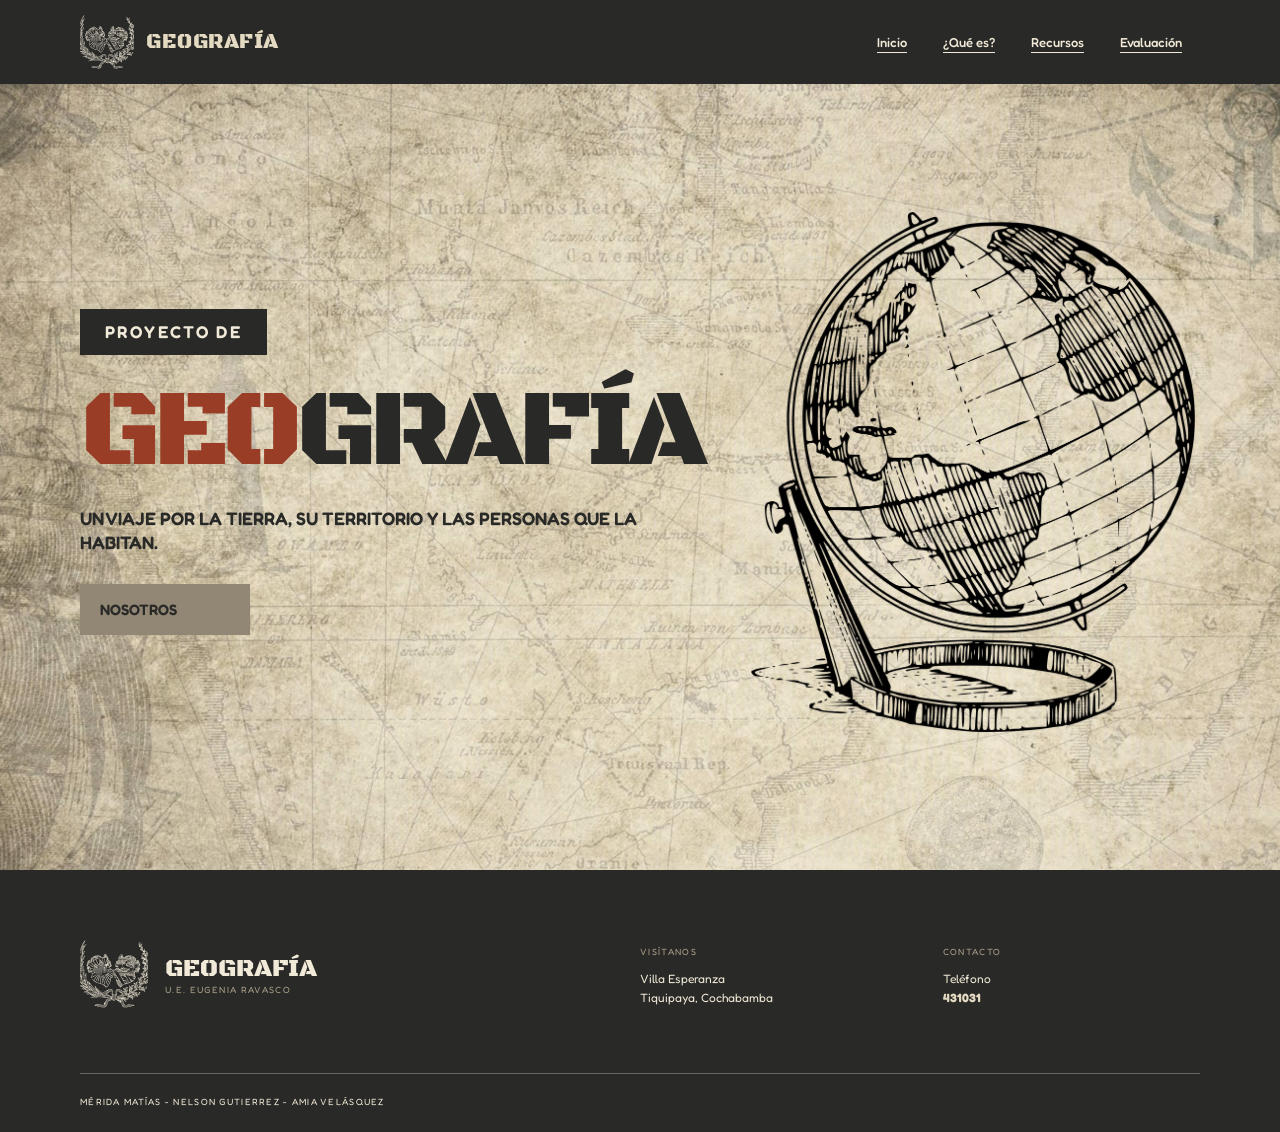
==== commit f47a29d4: "menu hamburguesa implementado" ====
--- a/index.html
+++ b/index.html
@@ -1,5 +1,5 @@
 <!DOCTYPE html>
-<html lang="es">
+<html lang="en">
 <head>
     <meta charset="UTF-8">
     <meta name="viewport" content="width=device-width, initial-scale=1.0">
@@ -14,15 +14,18 @@
 </head>
 <body>
 
-    <!-- MENU -->
+    <!-- Menu -->
     <header class="cabecera">
-        <div class="logo" href="#inicio">
+        <label class="logo">    <!--labeles el texto que dice qué es un campo del formulario, y al hacer clic en él se activa ese campo. -->
+            <!-- Checkbox invisible: guarda si el menú está abierto o cerrado -->
+            <input type="checkbox" class="menu-hamburguesa">
+            <!-- El logo es el botón que abre y cierra el menú -->
             <img class="logo-img" src="img/escudo.svg" alt="Escudo Eugenia Ravasco">
             <span class="logo-materia">GEOGRAFÍA</span>
-        </div>
+        </label>
 
         <nav>
-            <a href="#inicio">Inicio</a>
+            <a href="index.html">Inicio</a>
             <a href="introduccion.html">¿Qué es?</a>
             <a href="recursos.html">Recursos</a>
             <a href="test.html">Evaluación</a>
@@ -40,15 +43,9 @@
 
                 <p class="portada-frase">UN VIAJE POR LA TIERRA, SU TERRITORIO Y LAS PERSONAS QUE LA HABITAN.</p>
 
-                <div class="autores">
-                    <span>MÉRIDA MATÍAS</span>
-                    <span>NELSON GUTIERREZ</span>
-                    <span>AMIA VELÁSQUEZ</span>
-                </div>
-
                 <div class="portada-accion">
                     <a class="boton-principal" href="nosotros.html">
-                        Nosotros
+                        NOSOTROS
                     </a>
                 </div>
             </div>
@@ -61,7 +58,7 @@
         </section>
     </main>
 
-    <!-- ========== PIE DE PÁGINA ========== -->
+    <!-- pie de pagina -->
     <footer class="pie">
 
         <div class="pie-principal">
@@ -89,7 +86,6 @@
 
         </div>
 
-        <!-- Línea final -->
         <div class="pie-final">
             <p>MÉRIDA MATÍAS - NELSON GUTIERREZ - AMIA VELÁSQUEZ</p>
         </div>
--- a/css/styles.css
+++ b/css/styles.css
@@ -1,23 +1,23 @@
-/* ===== 1. ESTILOS GENERALES ===== */
 * {
     margin: 0;
     padding: 0;
-}
-
+        
+    
+}
 body {
     background-color: #e4d9c1;
     background-image:
-        linear-gradient(rgba(228, 217, 193, 0.3), rgba(228, 217, 193, 0.3)),
+        linear-gradient(rgba(228, 217, 193, 0.3), rgba(228, 217, 193, 0.3)), /*capa para que la imagen se vea transparente*/
         url('../img/fondo-mapa.jpg');
-    background-size: cover;
-    background-position: center;
-    background-attachment: fixed;   /* el mapa se queda quieto al bajar */
+    background-size: cover; 
+    background-position: center; /*en cel es para que se muestre el centro de la imagen*/
     color: #292927;
     font-family: 'Montserrat', sans-serif;
+    
 }
 
 img {
-    display: block;
+    display: block; /*ocupa su propia fila */
     max-width: 100%;
 }
 
@@ -26,26 +26,35 @@
 }
 
 
-/* ===== 2. CABECERA Y MENÚ ===== */
+/*Menu*/
+
 .cabecera {
     position: sticky;             /* se queda pegada arriba al bajar */
     top: 0;
     z-index: 100;                 /* queda por encima del contenido */
     display: grid;
-    grid-template-columns: 1fr;   /* 1 columna: logo arriba, menú abajo */
-    gap: 4px;                     /* separación entre logo y menú */
-    padding: 10px 16px 0;         /* arriba, costados, abajo */
+    grid-template-columns: 1fr;   /* 1 columna: logo arriba, menú abajo , no ponemos rows porque se ajusta automáticamente*/
+    grid-template-rows: auto auto;   /* fila 1: logo, fila 2: menú; cada una del alto de su contenido */
+    padding: 10px 16px;           /* arriba y abajo 10px, costados 16px */
     background-color: #292927;
 }
 
+/* Checkbox invisible: guarda si el menú está abierto o cerrado */
+.menu-hamburguesa {
+    position: absolute;           /* sale del grid, no ocupa una celda */
+    opacity: 0;                   /* no se ve, lo vuelve transparente */
+    pointer-events: none;         /* hace que el mouse lo atraviese, como si no estuviera. Así nadie puede hacer clic directo en él por accidente. Igual se marca, porque el clic llega a través del label */
+}
+
+/* Logo: es el label del checkbox, funciona como botón del menú */
 .logo {
     display: grid;
     grid-template-columns: auto auto;   /* dos columnas: escudo y texto */
-    justify-content: start;             /* los pega a la izquierda */
+    justify-content: start;             /* los pega a la izquierda y ajusta el tam al texto */
     align-items: center;                /* centra verticalmente */
     gap: 12px;                          /* separación entre escudo y texto */
-    text-decoration: none;              /* quita el subrayado del enlace */
     color: #e4d9c1;
+    cursor: pointer;                    /* la manito, para que se note que se puede tocar */
 }
 
 .logo-img {
@@ -57,21 +66,27 @@
 .logo-materia {
     font-family: 'Black Ops One', Impact, sans-serif;
     font-size: 18px;
-    letter-spacing: 0.03em;       /* 1em = 18px */
-}
-
-/* Menú en celular: 3 enlaces por fila */
+    letter-spacing: 0.5px;       
+}
+
+/* Menú en celular: cerrado al inicio, un enlace por fila */
 .cabecera nav {
-    display: grid;
-    grid-template-columns: repeat(3, auto);
+    display: none;  /*el nav desaparece del todo, no ocupa espacio y la cabecera se achica solo al logo.*/
+    grid-template-columns: 1fr; 
+    grid-template-rows: repeat(4, auto);  /* 4 filas, una por enlace, cada una del alto de su contenido */
     justify-content: start;
-    padding-bottom: 6px;
-    white-space: nowrap;          /* "Temas Importantes" no se parte en dos líneas */
+    padding-top: 8px; 
+}
+
+/* Menú abierto: cuando el checkbox está marcado */
+.cabecera:has(.menu-hamburguesa:checked) nav {
+    display: grid; /*el display decide como se comporta una caja, el grid La caja se vuelve una cuadrícula que reparte a sus hijos en filas y columnas*/
+        /*esto activa el grid, es el interruptory arriba le damos el tamanio*/
 }
 
 .cabecera nav a {
-    position: relative;
-    padding: 8px 11px;
+    padding: 12px 4px;
+    border-top: 1px solid rgba(242, 234, 216, 0.15);   /* línea suave entre enlaces */
     color: #f2ead8;
     font-family: 'Fredoka', sans-serif;
     font-size: 13px;
@@ -85,7 +100,9 @@
 }
 
 
-/* ===== 3. PORTADA ===== */
+
+
+
 .portada {
     position: relative;
     display: grid;
@@ -94,13 +111,7 @@
     padding: 50px 24px 80px;
 }
 
-.portada-texto,
-.portada-imagen {
-    position: relative;
-    z-index: 1;
-}
-
-/* Cinta negra "PROYECTO DE" con bordes irregulares */
+/* Cinta negra "PROYECTO DE" */
 .etiqueta-cinta {
     display: inline-block;
     padding: 12px 25px 13px;
@@ -110,8 +121,6 @@
     font-size: 13px;
     font-weight: 600;
     letter-spacing: 0.14em;
-    clip-path: polygon(2% 8%, 99% 0, 96% 88%, 0 100%);  /* recorta como cinta rasgada */
-    transform: rotate(-1.5deg);
 }
 
 .portada h1 {
@@ -129,162 +138,55 @@
     color: #9a3d27;
 }
 
-/* Raya roja debajo de "GEO" */
-.portada h1 .acento::after {
-    content: '';
-    position: absolute;
-    bottom: 0.12em;
-    left: 4px;
-    width: 95%;
-    height: 8px;
-    background-color: #9a3d27;
-    transform: rotate(-2deg);
-}
-
 .portada-frase {
-    max-width: 560px;
+    max-width: 200px;            
     font-family: 'Fredoka', sans-serif;
     font-size: 16px;
     font-weight: 600;
     line-height: 1.35;
 }
 
-.autores {
-    display: grid;
-    gap: 5px;
-    margin: 27px 0;
-    padding-left: 16px;
-    border-left: 4px solid #292927;
-    font-family: 'Fredoka', sans-serif;
-    font-size: 13px;
-    letter-spacing: 0.08em;
-}
-
 .portada-accion {
-    display: grid;
-    justify-items: start;
-    gap: 16px;
+    display: grid; /*convierte una caaj en un grid y pasa a ser una celda*/
+    justify-items: start; /*mide solo lo que necesita y se pega a la izquierda.*/
+    margin-top: 30px;
 }
 
 /* Botón "Nosotros" */
 .boton-principal {
-    display: inline-grid;
-    grid-auto-flow: column;
-    justify-content: space-between;
-    align-items: center;
-    gap: 30px;
-    min-width: 130px;             /* 170 - 20 - 20, porque ya no usamos box-sizing */
+    min-width: 130px;
     padding: 16px 20px;
+    border: none;                 /* quita el borde que los botones traen por defecto */
     background-color: #918774;
     color: #292927;
     font-family: 'Fredoka', sans-serif;
     font-size: 15px;
     font-weight: 600;
-    text-decoration: none;
-    text-transform: uppercase;
+    text-decoration: none;    /* "Nosotros" se ve como NOSOTROS */
+    cursor: pointer;              /* la manito al pasar el mouse */
     transition: background-color 0.2s, transform 0.2s;
 }
 
 .boton-principal:hover {
     background-color: #a99d86;
-    transform: translateY(-2px);  /* sube un poco */
-}
-
-.boton-principal:active {
-    transform: translateY(1px);   /* se "hunde" al hacer clic */
 }
 
 .portada-imagen {
-    display: grid;
-    justify-items: center;
+    position: absolute;           /* sale del grid y se ubica dentro de .portada */
+    right: 24px;                  /* pegado al borde derecho (igual que el padding de la portada) */
+    bottom: 80px;                 /* a la altura del botón (igual que el padding de abajo) */
 }
 
 .portada-imagen img {
-    width: 100%;
-    max-width: 380px;
-    height: 420px;
-    object-fit: contain;          /* la imagen entra completa, sin deformarse */
-}
-
-
-/* ===== 4. INTRODUCCIÓN ===== */
-.introduccion {
-    position: relative;           /* los dibujos se ubican respecto a la sección */
-    padding: 190px 24px 210px;    /* espacio arriba y abajo para los dibujos */
-    overflow: hidden;             /* lo que se salga de la sección no se ve */
-    text-align: center;
-}
-
-.introduccion-texto {
-    position: relative;
-    z-index: 1;                   /* el texto queda encima de los dibujos */
-    max-width: 640px;
-    margin: 0 auto;
-}
-
-/* Subtítulo pequeño "INTRODUCCIÓN · 01" */
-.subtitulo-seccion {
-    margin-bottom: 18px;
-    font-family: 'Fredoka', sans-serif;
-    font-size: 12px;
-    font-weight: 600;
-    letter-spacing: 0.2em;
-}
-
-/* Título grande */
-.introduccion h2 {
-    font-family: 'Black Ops One', Impact, sans-serif;
-    font-size: 45px;
-    font-weight: 400;
-    letter-spacing: -0.025em;
-    line-height: 0.95;
-}
-
-/* Párrafo de la definición */
-.introduccion-texto p:last-child {
-    max-width: 560px;
-    margin: 30px auto 0;
-    font-size: 15px;
-    font-weight: 500;
-    line-height: 1.8;
-}
-
-/* Dibujos decorativos en las esquinas */
-.dibujo {
-    position: absolute;
+    width: 120px;
+    height: 140px;
     object-fit: contain;
 }
 
-.dibujo-globo {
-    top: 20px;
-    left: 8px;
-    width: 130px;
-    height: 150px;
-}
-
-.dibujo-capitolio {
-    top: 25px;
-    right: 8px;
-    width: 140px;
-    height: 140px;
-}
-
-.dibujo-pareja {
-    bottom: 15px;
-    left: 8px;
-    width: 140px;
-    height: 170px;
-}
-
-.dibujo-barco {
-    bottom: 20px;
-    right: 0;
-    width: 190px;
-    height: 160px;
-}
-
-
-/* ===== 5. PIE DE PÁGINA ===== */
+
+
+
+/* pie de pagina */
 .pie {
     padding: 55px 24px 25px;
     background-color: #292927;
@@ -301,7 +203,7 @@
 
 .pie-logo {
     display: grid;
-    grid-template-columns: auto 1fr;    /* escudo | texto */
+    grid-template-columns: auto 1fr;    /* define dos columans escudo | texto */
     align-items: center;
     gap: 17px;
 }
@@ -361,13 +263,36 @@
 }
 
 
-/* ===== RESPONSIVE: TABLET (pantallas desde 768px) ===== */
+/* tablet */
 @media (min-width: 768px) {
-
-    /* Menú en una sola fila */
+    /* Contenido: la introducción se estira y la franja queda abajo */
+    
+
+        /* Desde tablet: sin hamburguesa, menú siempre visible */
+    .logo {
+        cursor: default; /*quita la manito, al pasar el mouse*/
+    }
+    .cabecera {
+        grid-template-columns: auto 1fr;  /* logo | menú */
+        grid-template-rows: none;
+        align-items: center;              /* centra el logo y el menú verticalmente */
+        height: 72px;
+        padding: 0 24px;
+    }
+
     .cabecera nav {
-        grid-template-columns: none;
-        grid-auto-flow: column;
+        display: grid;                    /* se ve siempre, el interruptor encendido siempre, En celular empezaba en none y solo se encendía con el checkbox; aquí se enciende sin condición. */
+        grid-template-columns: repeat(4, auto);     /* 4 columnas, una por enlace  */
+        grid-template-rows: none;         /* borra las 4 filas de celular */
+        padding-top: 0;
+        padding-bottom: 6px;
+        padding-left: 300px;
+    }
+
+    .cabecera nav a {
+        padding: 8px 11px;
+        border-top: none;             /* quita la línea */
+        font-size: 13px;
     }
 
     /* Portada */
@@ -376,8 +301,23 @@
     }
 
     .portada-frase {
+        max-width: 560px;        
         font-size: 18px;
     }
+
+    .portada-imagen {
+        position: absolute;           /* sale del grid y se ubica dentro de .portada */
+        right: 24px;                  /* pegado al borde derecho (igual que el padding de la portada) */
+        bottom: 80px;                 /* a la altura del botón (igual que el padding de abajo) */
+    }
+
+    .portada-imagen img {
+        width: 250px;
+        height: 300px;
+        max-width: 500px;
+        margin: 0 auto;
+    }
+   
 
     /* Introducción */
     .introduccion h2 {
@@ -395,18 +335,10 @@
 }
 
 
-/* ===== RESPONSIVE: LAPTOP (pantallas desde 1024px) ===== */
+/* laptop*/
 @media (min-width: 1024px) {
 
-    /* Al saltar a una sección, deja espacio para que la cabecera no la tape */
-    html {
-        scroll-padding-top: 84px;
-    }
-
-    /* Cabecera en una sola fila: logo a la izquierda, menú a la derecha */
     .cabecera {
-        grid-template-columns: auto 1fr;
-        align-items: center;
         height: 84px;
         padding: 0 80px;
     }
@@ -421,7 +353,8 @@
     }
 
     .cabecera nav {
-        justify-self: end;        /* el menú se va a la derecha */
+        justify-self: end;
+        padding-bottom: 0;
     }
 
     .cabecera nav a {
@@ -442,7 +375,8 @@
     }
 
     .portada-frase {
-        font-size: 20px;
+        max-width: 560px;         
+        font-size: 18px;
     }
 
     .etiqueta-cinta {
@@ -455,54 +389,16 @@
         align-items: center;
         gap: 22px;
     }
+    
+    .portada-imagen {
+        position: static;
+    }
 
     .portada-imagen img {
+        width: 100%;
         max-width: 500px;
         height: 520px;
-    }
-
-    /* Introducción: texto al centro, dibujos a los costados */
-    .introduccion {
-        display: grid;
-        align-content: center;
-        min-height: 520px;        /* 760 - 120 - 120 */
-        padding: 120px 80px;
-    }
-
-    .introduccion h2 {
-        font-size: clamp(55px, 5.5vw, 82px);
-    }
-
-    .introduccion-texto p:last-child {
-        font-size: 19px;
-    }
-
-    .dibujo-globo {
-        top: 50px;
-        left: 40px;
-        width: 230px;
-        height: 270px;
-    }
-
-    .dibujo-capitolio {
-        top: 50px;
-        right: 50px;
-        width: 250px;
-        height: 250px;
-    }
-
-    .dibujo-pareja {
-        bottom: 40px;
-        left: 60px;
-        width: 220px;
-        height: 260px;
-    }
-
-    .dibujo-barco {
-        bottom: 30px;
-        right: 20px;
-        width: 340px;
-        height: 270px;
+        margin: 0 auto;
     }
 
     /* Pie */
